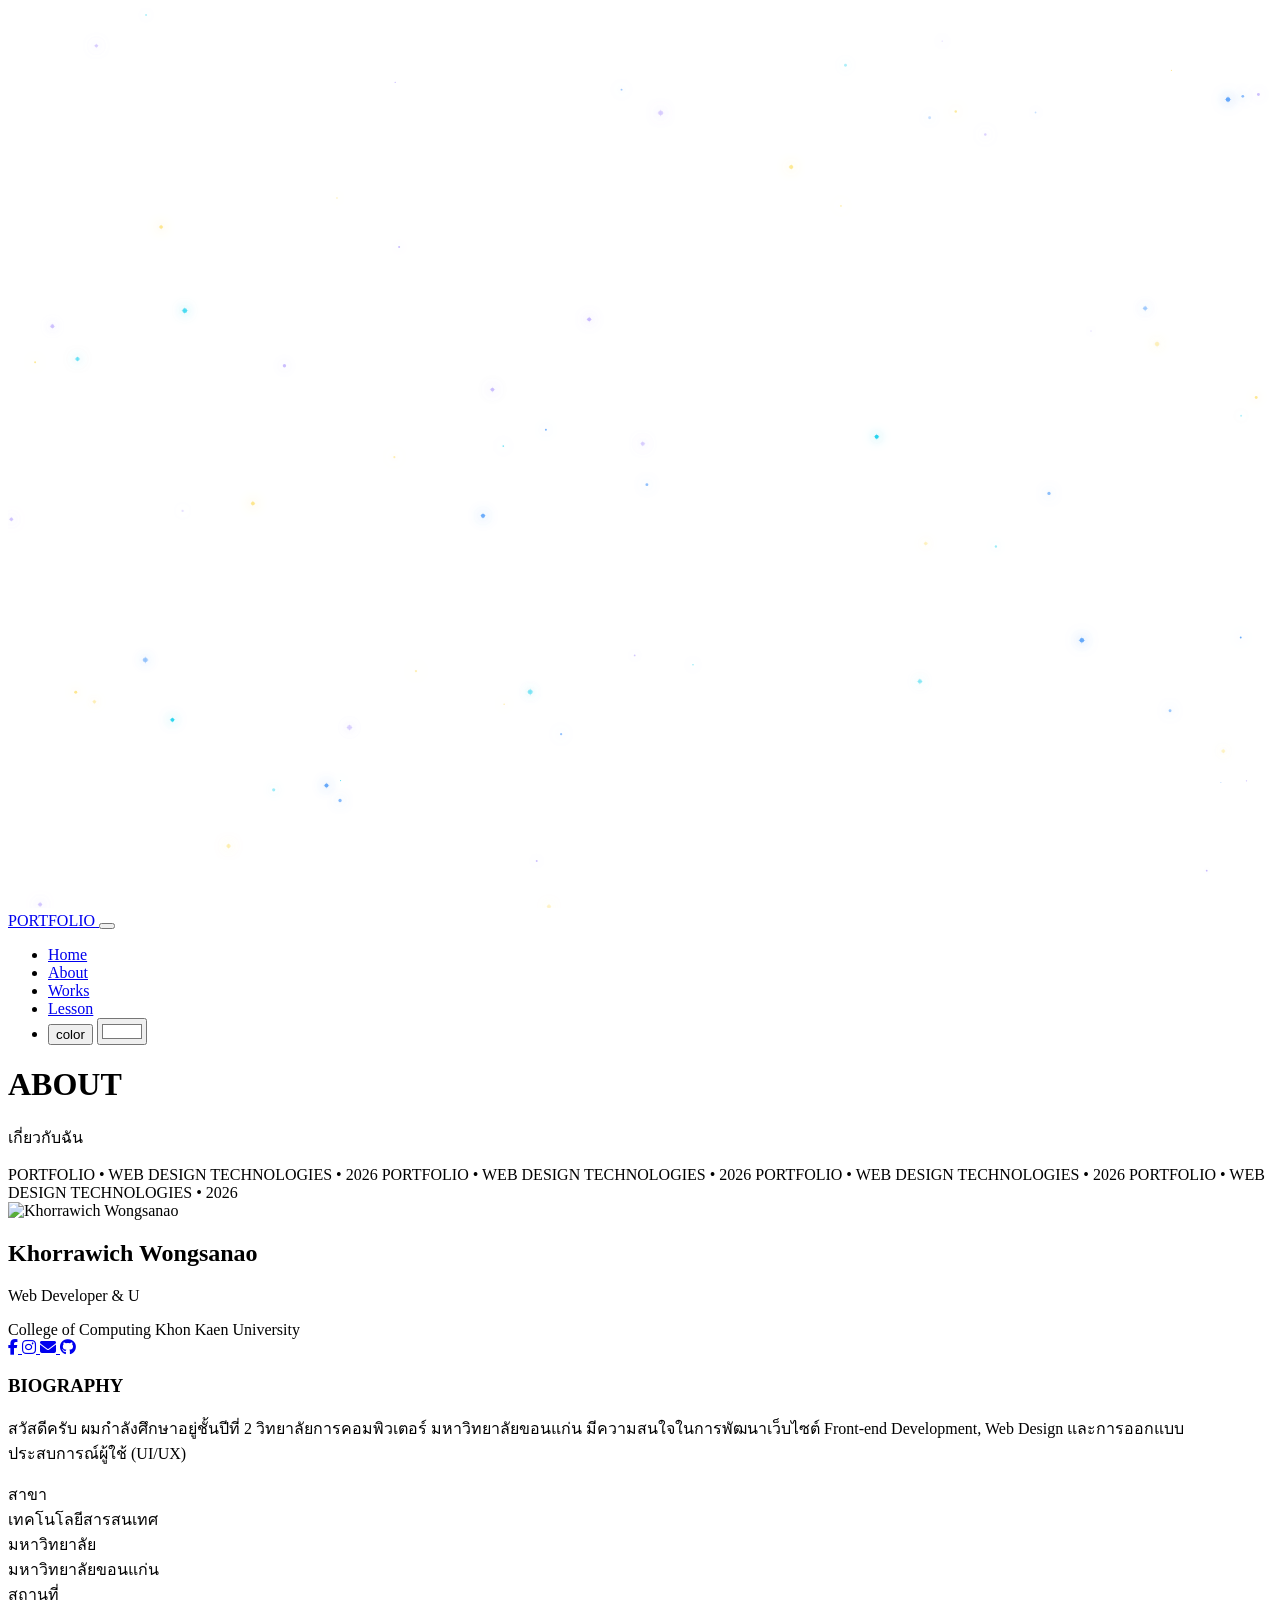
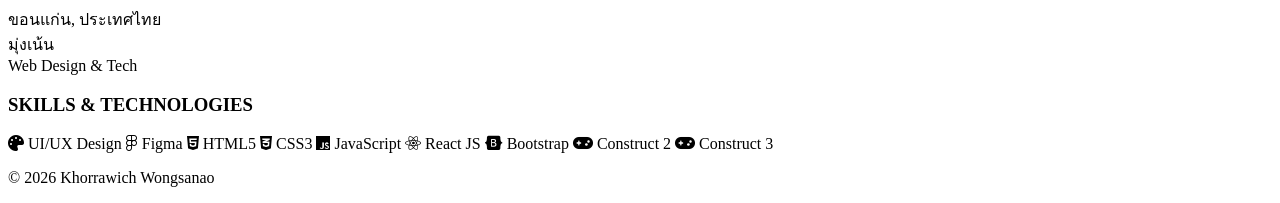
==== about.html @ cfbbd568 "html/js" ====
<!DOCTYPE html>
<html lang="en">

<head>
    <meta charset="UTF-8">
    <meta name="viewport" content="width=device-width, initial-scale=1.0">
    <title>ABOUT | PORTFOLIO</title>
    <link rel="preconnect" href="https://fonts.googleapis.com">
    <link rel="preconnect" href="https://fonts.gstatic.com" crossorigin>
    <link
        href="https://fonts.googleapis.com/css2?family=Kanit:ital,wght@0,100;0,200;0,300;0,400;0,500;0,600;1,100&family=Mitr:wght@400;500&display=swap"
        rel="stylesheet">
    <link rel="stylesheet" href="./css/style.css">
    <script src="script.js" defer></script>
    <link rel="icon" type="image/png" href="./image/logo-web.png">
    <link rel="stylesheet" href="https://cdnjs.cloudflare.com/ajax/libs/font-awesome/6.5.1/css/all.min.css">
</head>

<body>
    <canvas id="magic-canvas" aria-hidden="true"></canvas>

    <header>
        <a href="home.html" class="logo">
            <span>PORTFOLIO</span>
        </a>
        <button class="menu-toggle" type="button" aria-expanded="false">
            <span></span>
            <span></span>
            <span></span>
        </button>

        <div class="menu">
            <ul>
                <li><a href="home.html">Home</a></li>
                <li><a href="about.html" class="active">About</a></li>
                <li><a href="works.html">Works</a></li>
                <li><a href="lesson.html">Lesson</a></li>
                <li class="theme-picker">
                    <button type="button" id="openColorPicker" class="theme-button">
                        <span class="theme-color-dot"></span>
                        color
                    </button>
                    <input type="color" id="backgroundColorPicker" value="#ffffff" aria-label="เลือกสีพื้นหลังเว็บไซต์">
                </li>
            </ul>
        </div>
    </header>

    <main>
        <div class="container">
            <h1>ABOUT</h1>
            <p class="description">เกี่ยวกับฉัน</p>

            <div class="text-marquee">
                <div class="marquee-track">
                    <div class="marquee-group">
                        <span> PORTFOLIO • WEB DESIGN TECHNOLOGIES • 2026 </span>
                        <span> PORTFOLIO • WEB DESIGN TECHNOLOGIES • 2026 </span>
                        <span> PORTFOLIO • WEB DESIGN TECHNOLOGIES • 2026 </span>
                        <span> PORTFOLIO • WEB DESIGN TECHNOLOGIES • 2026 </span>
                    </div>
                </div>
            </div>
        </div>
    </main>

    <section class="about-section">
        <div class="card-container">
            <div class="card-main">

                <!-- ฝั่งซ้าย: โปรไฟล์และลิงก์ติดต่อ -->
                <div class="main-1">
                    <div class="profile-frame">
                        <img src="./image/image_me1.jpg" alt="Khorrawich Wongsanao">
                    </div>
                    <h2 class="profile-name">Khorrawich Wongsanao</h2>
                    <p class="profile-tagline">Web Developer & UI/UX Learner</p>

                    <div class="badge-list">
                        <span class="badge">College of Computing</span>
                        <span class="badge">Khon Kaen University</span>
                    </div>

                    <div class="social-links">
                        <!-- Facebook -->
                        <a href="https://www.facebook.com/korawit.wongsanao/?locale=th_TH" target="_blank"
                            class="social-icon-btn" aria-label="Facebook">
                            <i class="fa-brands fa-facebook-f"></i>
                        </a>

                        <!-- Instagram -->
                        <a href="https://www.instagram.com/zsamxq/" target="_blank" class="social-icon-btn"
                            aria-label="Instagram">
                            <i class="fa-brands fa-instagram"></i>
                        </a>

                        <!-- Email -->
                        <a href="mailto:khorrawich.w@kkumail.com" class="social-icon-btn" aria-label="Email">
                            <i class="fa-solid fa-envelope"></i>
                        </a>

                        <!-- GitHub -->
                        <a href="https://github.com/khorrawichw-spec" target="_blank" class="social-icon-btn"
                            aria-label="GitHub">
                            <i class="fa-brands fa-github"></i>
                        </a>
                    </div>
                </div>

                <!-- ฝั่งขวา: ประวัติ ทักษะ และรายละเอียด -->
                <div class="main-2">
                    <div class="bio-section">
                        <h3 class="section-subtitle">BIOGRAPHY</h3>
                        <p class="bio-text">
                            สวัสดีครับ ผมกำลังศึกษาอยู่ชั้นปีที่ 2 วิทยาลัยการคอมพิวเตอร์ มหาวิทยาลัยขอนแก่น
                            มีความสนใจในการพัฒนาเว็บไซต์ Front-end Development, Web Design และการออกแบบประสบการณ์ผู้ใช้
                            (UI/UX)
                        </p>
                    </div>

                    <div class="info-grid">
                        <div class="info-box">
                            <span class="info-label">สาขา</span><br>
                            <span class="info-value">เทคโนโลยีสารสนเทศ</span>
                        </div>
                        <div class="info-box">
                            <span class="info-label">มหาวิทยาลัย</span><br>
                            <span class="info-value">มหาวิทยาลัยขอนแก่น</span>
                        </div>
                        <div class="info-box">
                            <span class="info-label">สถานที่</span><br>
                            <span class="info-value">ขอนแก่น, ประเทศไทย</span>
                        </div>
                        <div class="info-box">
                            <span class="info-label">มุ่งเน้น</span><br>
                            <span class="info-value">Web Design & Tech</span>
                        </div>
                    </div>

                    <div class="skills-section">
                        <h3 class="section-subtitle">SKILLS & TECHNOLOGIES</h3>
                        <div class="skill-tags">
                            <span class="tag"><i class="fa-solid fa-palette"></i> UI/UX Design</span>
                            <span class="tag"><i class="fa-brands fa-figma"></i> Figma</span>
                            <span class="tag"><i class="fa-brands fa-html5"></i> HTML5</span>
                            <span class="tag"><i class="fa-brands fa-css3-alt"></i> CSS3</span>
                            <span class="tag"><i class="fa-brands fa-js"></i> JavaScript</span>
                            <span class="tag"><i class="fa-brands fa-react"></i> React JS</span>
                            <span class="tag"><i class="fa-brands fa-bootstrap"></i> Bootstrap</span>
                            <span class="tag"><i class="fa-solid fa-gamepad"></i> Construct 2</span>
                            <span class="tag"><i class="fa-solid fa-gamepad"></i> Construct 3</span>
                         
                        </div>
                    </div>
                </div>

            </div>
        </div>
    </section>

    <footer>
        <p>&copy; 2026 Khorrawich Wongsanao</p>
    </footer>
</body>

</html>
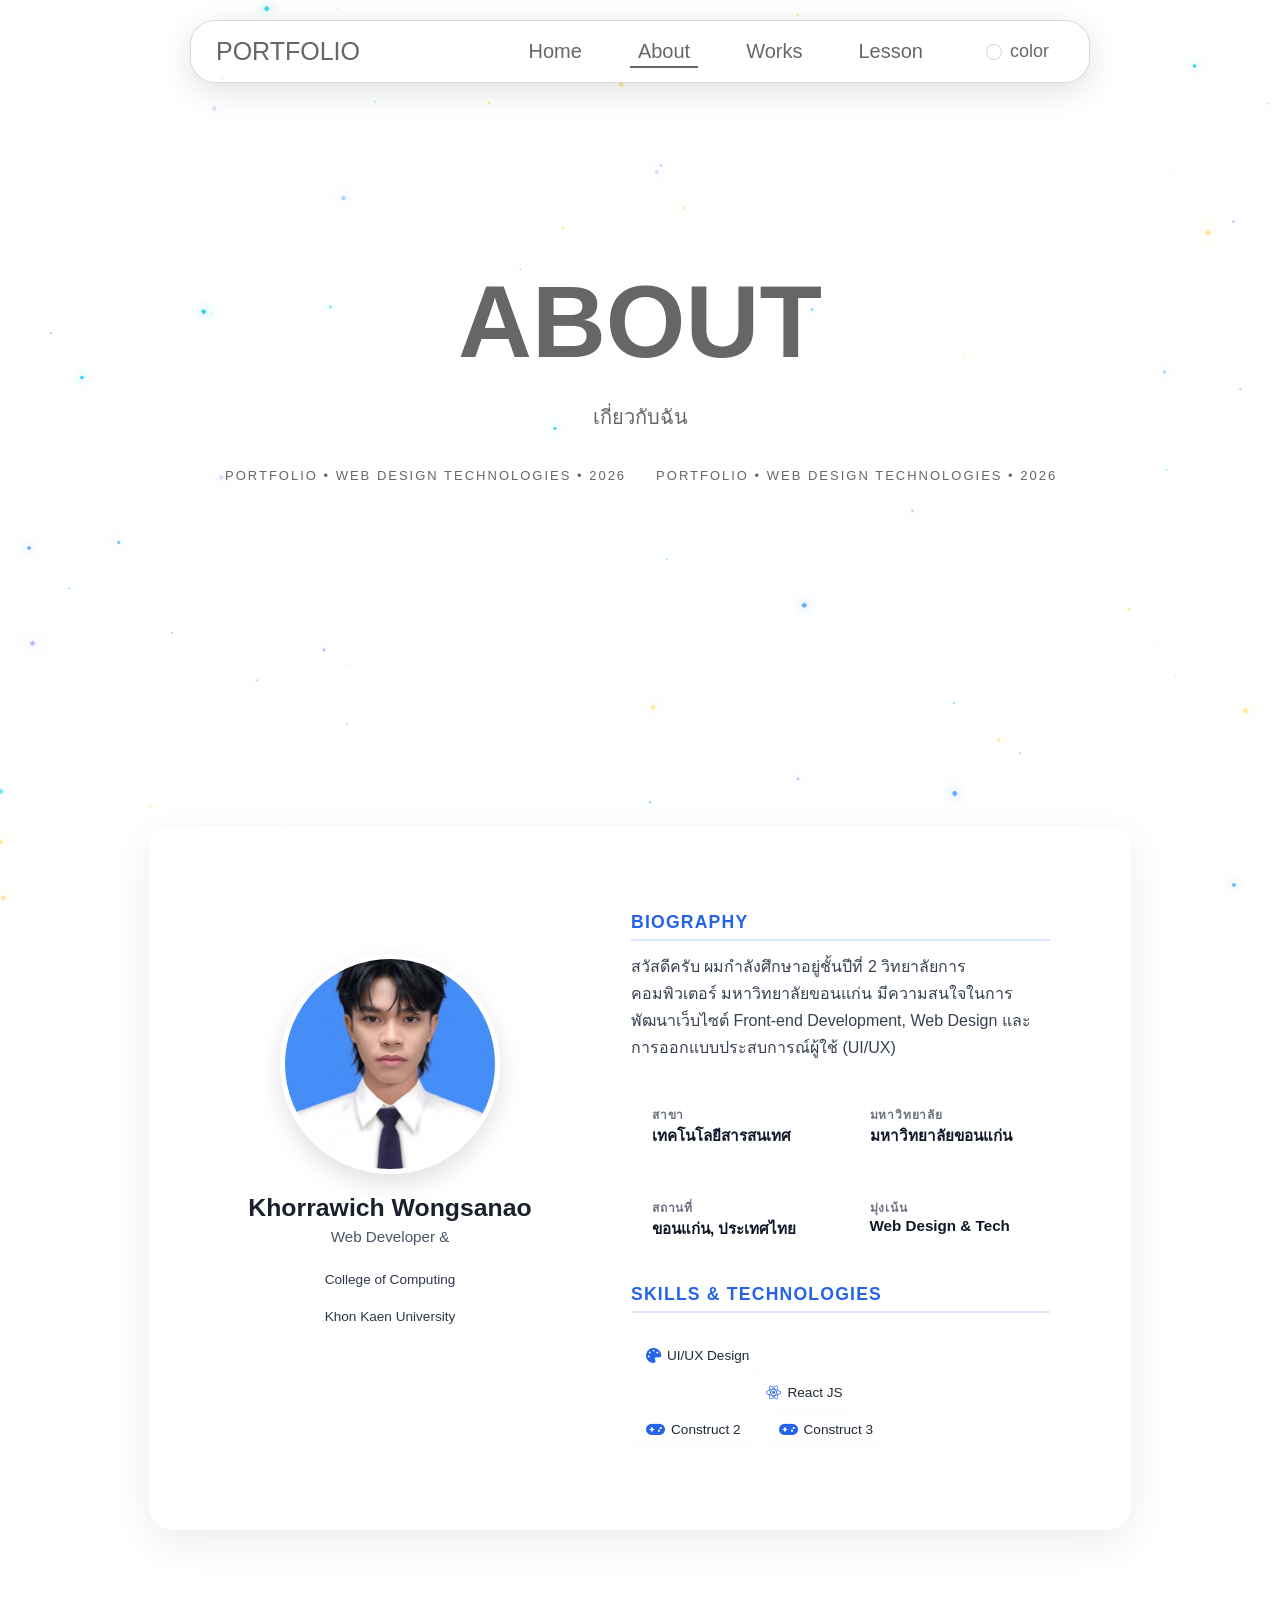
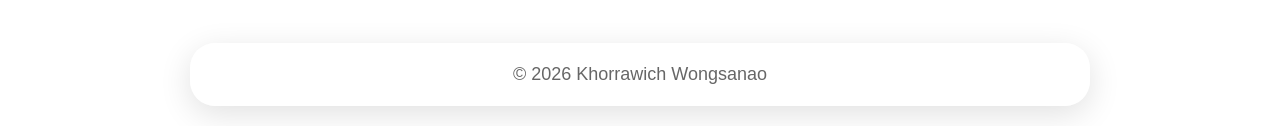
==== commit 45d86c8b: "Update about.html" ====
--- a/about.html
+++ b/about.html
@@ -71,7 +71,7 @@
                 <!-- ฝั่งซ้าย: โปรไฟล์และลิงก์ติดต่อ -->
                 <div class="main-1">
                     <div class="profile-frame">
-                        <img src="./image/image_me1.jpg" alt="Khorrawich Wongsanao">
+                        <img src="./img/image_me1.jpg" alt="Khorrawich Wongsanao">
                     </div>
                     <h2 class="profile-name">Khorrawich Wongsanao</h2>
                     <p class="profile-tagline">Web Developer & UI/UX Learner</p>
@@ -163,4 +163,4 @@
     </footer>
 </body>
 
-</html>+</html>
--- a/css/style.css
+++ b/css/style.css
@@ -0,0 +1,1686 @@
+* {
+    margin: 0;
+    padding: o;
+    font-family: "Kanit", sans-serif;
+
+}
+html {
+  scroll-behavior: smooth;
+}
+#Lab {
+  scroll-margin-top: 80px; /* ปรับตัวเลขตามความสูงของ Header ของคุณ */
+}
+
+.mitr-regular {
+    font-family: "Mitr", sans-serif;
+    font-weight: 400;
+    font-style: normal;
+}
+
+.mitr-medium {
+    font-family: "Mitr", sans-serif;
+    font-weight: 500;
+    font-style: normal;
+}
+
+.kanit-thin {
+    font-family: "Kanit", sans-serif;
+    font-weight: 100;
+    font-style: normal;
+}
+
+.kanit-extralight {
+    font-family: "Kanit", sans-serif;
+    font-weight: 200;
+    font-style: normal;
+}
+
+.kanit-light {
+    font-family: "Kanit", sans-serif;
+    font-weight: 300;
+    font-style: normal;
+}
+
+.kanit-regular {
+    font-family: "Kanit", sans-serif;
+    font-weight: 400;
+    font-style: normal;
+}
+
+.kanit-medium {
+    font-family: "Kanit", sans-serif;
+    font-weight: 500;
+    font-style: normal;
+}
+
+.kanit-thin-italic {
+    font-family: "Kanit", sans-serif;
+    font-weight: 100;
+    font-style: italic;
+}
+
+.kanit-extralight-italic {
+    font-family: "Kanit", sans-serif;
+    font-weight: 200;
+    font-style: italic;
+}
+
+.kanit-light-italic {
+    font-family: "Kanit", sans-serif;
+    font-weight: 300;
+    font-style: italic;
+}
+
+.kanit-regular-italic {
+    font-family: "Kanit", sans-serif;
+    font-weight: 400;
+    font-style: italic;
+}
+
+
+/* Hogwarts — Clean White Magic */
+body {
+    margin: 0;
+    min-height: 100vh;
+    position: relative;
+    isolation: isolate;
+    overflow-x: hidden;
+
+    /* background:
+        radial-gradient(ellipse at 8% 12%,
+            rgba(165, 200, 245, 0.32),
+            transparent 32%),
+        radial-gradient(ellipse at 90% 15%,
+            rgba(185, 167, 245, 0.22),
+            transparent 30%),
+        radial-gradient(ellipse at 85% 85%,
+            rgba(201, 169, 110, 0.19),
+            transparent 30%),
+        radial-gradient(ellipse at 12% 88%,
+            rgba(116, 0, 1, 0.08),
+            transparent 28%),
+        radial-gradient(ellipse at 50% 55%,
+            rgba(26, 71, 42, 0.05),
+            transparent 40%),
+        #FFFFFF;
+
+    color: #172554; */
+    /* background-color: rgb(39, 183, 255); */
+
+}
+
+
+#magic-canvas {
+    position: fixed;
+    inset: 0;
+    width: 100%;
+    height: 100%;
+    z-index: -1;
+    pointer-events: none;
+}
+
+
+
+
+header {
+    position: sticky;
+    top: 12px;
+    z-index: 1000;
+
+    background: rgba(255, 255, 255, 0.22);
+    backdrop-filter: blur(20px);
+    -webkit-backdrop-filter: blur(20px);
+
+    border: 1px solid rgba(255, 255, 255, 0.45);
+    border-radius: 25px;
+
+    box-shadow:
+        0 8px 32px rgba(0, 0, 0, 0.12),
+        inset 0 1px 1px rgba(255, 255, 255, 0.4);
+
+    display: flex;
+    justify-content: space-between;
+    align-items: center;
+
+    width: 900px;
+    max-width: calc(100% - 40px);
+
+    margin: 20px auto;
+    padding: 10px 25px;
+    box-sizing: border-box;
+}
+
+.logo {
+    display: flex;
+    align-items: center;
+    gap: 10px;
+
+    text-decoration: none;
+    color: rgba(0, 0, 0, 0.65);
+    font-size: 18px;
+    font-weight: 500;
+
+    flex-shrink: 0;
+}
+
+.logo img {
+    width: 35px;
+    height: 35px;
+    object-fit: contain;
+}
+
+.logo span {
+    white-space: nowrap;
+    font-size: 25px;
+    font-weight: 500;
+}
+
+.menu ul {
+    display: flex;
+    justify-content: center;
+    align-items: center;
+    gap: 40px;
+
+    list-style: none;
+    padding: 0;
+    margin: 0;
+}
+
+.menu li {
+    list-style: none;
+}
+
+.menu a {
+    position: relative;
+    display: inline-block;
+
+    color: rgba(0, 0, 0, 0.6);
+    text-decoration: none;
+    font-size: 20px;
+    font-weight: 400;
+
+    padding: 5px 8px;
+}
+
+
+
+.menu a::after {
+    content: "";
+    position: absolute;
+    left: 0;
+    bottom: 0;
+
+    width: 100%;
+    height: 2.5px;
+
+    background-color: var(--text-color, rgba(0, 0, 0, 0.6));
+
+    transform: scaleX(0);
+    transition:
+        transform 0.3s ease,
+        background-color 0.3s ease;
+}
+
+.menu a:hover::after,
+.menu a.active::after {
+    transform: scaleX(1);
+}
+
+
+
+.menu-toggle {
+    display: none;
+
+    width: 40px;
+    height: 40px;
+    padding: 8px;
+
+    border: 1px solid rgba(0, 0, 0, 0.3);
+    border-radius: 10px;
+    background: transparent;
+
+    cursor: pointer;
+
+    flex-direction: column;
+    justify-content: center;
+    align-items: center;
+    gap: 5px;
+}
+
+.menu-toggle span {
+    display: block;
+    width: 22px;
+    height: 2px;
+
+    background: rgba(0, 0, 0, 0.6);
+    border-radius: 2px;
+
+    transition: transform 0.3s ease, opacity 0.3s ease;
+}
+
+
+
+
+.menu-toggle.open span:nth-child(1) {
+    transform: translateY(7px) rotate(45deg);
+}
+
+.menu-toggle.open span:nth-child(2) {
+    opacity: 0;
+}
+
+.menu-toggle.open span:nth-child(3) {
+    transform: translateY(-7px) rotate(-45deg);
+}
+
+
+
+.container {
+    position: relative;
+
+    box-sizing: border-box;
+    padding: 75px 35px;
+
+    width: 900px;
+    max-width: calc(100% - 40px);
+    min-height: 500px;
+
+    display: flex;
+    flex-direction: column;
+    justify-content: center;
+    align-items: center;
+    text-align: center;
+
+    margin: 40px auto;
+    overflow: hidden;
+    isolation: isolate;
+    margin-bottom: 110px;
+}
+
+.container h1 {
+    max-width: 100%;
+    margin: 0 0 20px;
+    font-size: clamp(42px, 8vw, 120px);
+    color: rgba(0, 0, 0, 0.6);
+}
+
+.container .description {
+    margin: 0;
+    font-size: 20px;
+    color: rgba(0, 0, 0, 0.6);
+}
+
+.text-marquee {
+    width: 100%;
+    margin-top: 35px;
+    overflow: hidden;
+    white-space: nowrap;
+}
+
+.marquee-track {
+    display: flex;
+    width: max-content;
+    animation: textLoop 30s linear infinite;
+    will-change: transform;
+}
+
+.marquee-group {
+    display: flex;
+    flex-shrink: 0;
+}
+
+.marquee-group span {
+    flex-shrink: 0;
+    padding-right: 30px;
+
+    font-size: 13px;
+    letter-spacing: 2px;
+    color: rgba(0, 0, 0, 0.5);
+}
+
+@keyframes textLoop {
+    from {
+        transform: translateX(0);
+    }
+
+    to {
+        transform: translateX(-50%);
+    }
+}
+
+
+
+.crad {
+    display: grid;
+    grid-template-columns: repeat(3, minmax(0, 1fr));
+    gap: 20px;
+
+    width: 900px;
+    max-width: calc(100% - 40px);
+    margin: 20px auto;
+
+    box-sizing: border-box;
+    margin-bottom: 300px;
+}
+
+
+/* .card-item {
+    min-width: 0;
+    min-height: 200px;
+    padding: 25px;
+
+    display: flex;
+    justify-content: center;
+    align-items: center;
+
+    box-sizing: border-box;
+
+    background: rgba(255, 255, 255, 0.22);
+    backdrop-filter: blur(20px);
+    -webkit-backdrop-filter: blur(20px);
+
+    border: 1px solid rgba(255, 255, 255, 0.45);
+    border-radius: 25px;
+
+    box-shadow:
+        0 8px 32px rgba(0, 0, 0, 0.12),
+        inset 0 1px 1px rgba(255, 255, 255, 0.4);
+
+    transition: transform 0.3s ease, box-shadow 0.3s ease;
+}
+
+
+.card-item:hover {
+    transform: translateY(-5px);
+    box-shadow: 0 12px 35px rgba(0, 0, 0, 0.12);
+} */
+
+
+
+
+/* ----------------------------------
+   ส่วนสำคัญ: ตัวจัดการ์ด 3 กล่องให้อยู่ตรงกลาง
+---------------------------------- */
+.card-container {
+    display: flex;
+    justify-content: center;
+    /* จัดให้อยู่ตรงกลางแนวระนาบ (ซ้าย-ขวา) */
+    align-items: center;
+    /* จัดให้อยู่ตรงกลางแนวตั้ง (บน-ล่าง) */
+    gap: 30px;
+    /* ระยะห่างระหว่างการ์ดแต่ละใบ */
+    flex-wrap: wrap;
+    /* รองรับมือถือ (เมื่อจอแคบการ์ดจะขึ้นบรรทัดใหม่) */
+    min-height: 90vh;
+    /* ให้ความสูงเต็มหน้าจอเพื่อจัดตรงกลางแนวตั้ง */
+    perspective: 1000px;
+    /* เพิ่มความลึก 3D ให้สมจริงเวลาหมุนการ์ด */
+}
+
+/* ----------------------------------
+   สไตล์ของการ์ดแต่ละใบ
+---------------------------------- */
+.card {
+    width: 300px;
+    height: 350px;
+    position: relative;
+    transform-style: preserve-3d;
+    transition: transform 0.8s ease-in-out;
+    cursor: pointer;
+}
+
+.card:hover {
+    transform: rotateY(180deg);
+}
+
+.front-page,
+.back-page {
+    position: absolute;
+    width: 100%;
+    height: 100%;
+    top: 0;
+    left: 0;
+   
+  border: 1px solid rgba(255, 255, 255, 0.45);
+    border-radius: 25px;
+
+    box-shadow:
+        0 8px 32px rgba(0, 0, 0, 0.12),
+        inset 0 1px 1px rgba(255, 255, 255, 0.4);
+    border-radius: 25px;
+    backface-visibility: hidden;
+    -webkit-backface-visibility: hidden;
+    
+    display: flex;
+    flex-direction: column;
+    justify-content: center;
+    align-items: center;
+    padding: 20px;
+    box-sizing: border-box;
+    text-align: center;
+}
+
+.front-page {
+    
+    background: rgba(255, 255, 255, 0.22);
+    backdrop-filter: blur(20px);
+    -webkit-backdrop-filter: blur(20px);
+    color: #333;
+    
+}
+
+.back-page {
+   background: rgba(255, 255, 255, 0.22);
+    backdrop-filter: blur(20px);
+    -webkit-backdrop-filter: blur(20px);
+    color: #333;
+    transform: rotateY(180deg);
+}
+
+/* 
+.back-page .card-info{
+       background: rgba(255, 255, 255, 0.22);
+    backdrop-filter: blur(20px);
+    -webkit-backdrop-filter: blur(20px);
+    padding: 30px 60px;
+    border-radius: 25px;
+} */
+
+.card-info p{
+    margin-bottom: 20px;
+   
+}
+
+.card-info a {
+    display: inline-block;
+    gap: 20px;
+    background: rgba(255, 255, 255, 0.22);
+    backdrop-filter: blur(20px);
+    -webkit-backdrop-filter: blur(20px);
+    padding: 5px 30px;
+    font-weight: 500;
+    border-radius: 18px;
+    text-decoration: none;
+    color:#333;
+    font-size: 25px;
+    transition: transform 0.3s ease, box-shadow 0.3s ease;
+}
+
+.card-info a:hover{
+    transform: translateY(-5px);             
+    box-shadow: 0px 12px 20px rgba(116, 116, 116, 0.175);
+}
+
+.card-item h2 {
+
+    margin: 0;
+    font-size: 24px;
+    color: rgba(0, 0, 0, 0.6);
+
+}
+
+
+.card-container1 {
+    display: flex;
+    justify-content: center;
+   
+    align-items: center;
+
+    gap: 30px;
+  
+    flex-wrap: wrap;
+  
+    perspective: 1000px;
+  
+    
+}
+.card-container1 {
+display: grid;
+    grid-template-columns: repeat(4, 1fr); /* บังคับแบ่งเป็น 4 คอลัมน์เท่ากัน */
+    gap: 30px; /* ระยะห่างระหว่างการ์ด */
+    max-width: 1200px; /* กำหนดความกว้างรวมของกรอบ (ปรับตามต้องการ) */
+    margin: 0 auto; /* จัดกรอบให้อยู่ตรงกลางหน้าจอ */
+    perspective: 1000px;
+}
+
+.container1 {
+    position: relative;
+
+    box-sizing: border-box;
+    padding: 75px 35px;
+    
+
+    width: 900px;
+    max-width: calc(100% - 40px);
+    min-height: 500px;
+
+    display: flex;
+    flex-direction: column;
+    justify-content: center;
+    align-items: center;
+    text-align: center;
+
+    margin: 40px auto;
+    overflow: hidden;
+    isolation: isolate;
+   
+}
+
+.container1 h1 {
+    max-width: 100%;
+    margin: 0 0 20px;
+    font-size: clamp(42px, 8vw, 120px);
+    color: rgba(0, 0, 0, 0.6);
+}
+
+.container1 .description {
+    margin: 0;
+    font-size: 20px;
+    color: rgba(0, 0, 0, 0.6);
+}
+
+
+
+
+/* 1. ปล่อยให้ .front-page และ .card-info ทำงานตามสไตล์เดิมของคุณ */
+
+
+/* 2. สั่งลบ Padding และจัดทรง "เฉพาะกล่องที่มีรูปภาพ" เท่านั้น */
+.front-page:has(img) {
+    padding: 0 !important;   /* ลบ padding เฉพาะกล่องที่มีรูปภาพ เพื่อให้รูปชิดขอบ */
+    overflow: hidden;        /* ตัดขอบรูปให้โค้งตามมุมการ์ด */
+    display: flex;
+    flex-direction: column;
+}
+
+/* 3. จัดสัดส่วนรูปภาพ */
+.front-page .card-image,
+.front-page:has(img) .card-thumb {
+    width: 100%;
+    height: 250px; /* ปรับความสูงรูปภาพตามต้องการ */
+    margin: 0;
+}
+
+.front-page:has(img) img {
+    width: 100%;
+    height: 100%;
+    object-fit: cover;
+    display: block;
+}
+
+
+/* 4. เพิ่มระยะห่างข้อความเฉพาะกล่องที่มีรูปภาพ (เพื่อไม่ให้ตัวหนังสือชิดขอบ) */
+.front-page:has(img) .card-info {
+    padding: 15px;
+    flex: 1;
+}
+
+/* แถม: Responsive รองรับหน้าจอมือถือและแท็บเล็ต */
+@media (max-width: 1024px) {
+    .card-container1 {
+        grid-template-columns: repeat(2, 1fr); /* จอขนาดกลาง แสดงแถวละ 2 ใบ */
+    }
+}
+
+@media (max-width: 600px) {
+    .card-container1 {
+        grid-template-columns: 1fr; /* จอมือถือ แสดงแถวละ 1 ใบ */
+    }
+}
+/* 1. กำหนดโครงสร้างการ์ดหลักให้ยืดหยุ่นตาม Responsive */
+.card-container1 .card {
+    width: 100%;         /* ยืดขยายตามขนาดหน้าจอ */
+    max-width: 340px;    /* กำหนดขนาดกว้างสุด ไม่ให้ใหญ่จนเกินไป */
+    box-sizing: border-box;
+}
+
+/* 2. Responsive สำหรับหน้าจอมือถือ/แท็บเล็ต (ความกว้างน้อยกว่า 900px) */
+@media (max-width: 900px) {
+    .card-container1 {
+        grid-template-columns: 1fr; /* บังคับเรียงทีละ 1 แถว */
+        justify-items: center;      /* จัดการ์ดให้อยู่ตรงกลางหน้าจอ */
+        gap: 20px;                  /* ระยะห่างระหว่างการ์ดบน-ล่าง */
+        padding: 0 20px;            /* เว้นขอบซ้าย-ขวาไม่ให้ชิดขอบจอเกินไป */
+    }
+}
+
+:root {
+    --page-bg: #ffffff;
+
+}
+
+body {
+    background: var(--page-bg, #ffffff);
+    transition: background-color 0.3s ease;
+}
+
+.theme-picker {
+    list-style: none;
+}
+
+.theme-button {
+    display: inline-flex;
+    align-items: center;
+    gap: 8px;
+
+    padding: 9px 14px;
+    border: 1px solid rgba(255, 255, 255, 0.6);
+    border-radius: 20px;
+
+    background: rgba(255, 255, 255, 0.25);
+    color: #7675754c;
+
+    font-size: 18px;
+
+    cursor: pointer;
+    transition: background 0.3s ease;
+}
+
+.theme-button:hover {
+    background: rgba(255, 255, 255, 0.75);
+}
+
+.theme-color-dot {
+    width: 14px;
+    height: 14px;
+    border: 1px solid rgba(0, 0, 0, 0.15);
+    border-radius: 50%;
+    background: var(--page-bg, #ffffff);
+}
+
+#backgroundColorPicker {
+    position: absolute;
+    width: 1px;
+    height: 1px;
+    opacity: 0;
+    pointer-events: none;
+}
+
+
+
+
+
+:root {
+    --page-bg: #ffffff;
+    --text-color: rgba(0, 0, 0, 0.6);
+    --muted-text-color: rgba(0, 0, 0, 0.6);
+    --border-color: rgba(0, 0, 0, 0.15);
+}
+
+body {
+    background-color: var(--page-bg);
+    color: var(--text-color);
+    transition: background-color 0.3s ease, color 0.3s ease;
+}
+
+h1,
+h2,
+h3,
+p,
+.logo,
+.menu a,
+footer p,
+.container h1,
+.marquee-group span,
+p.description,
+.card-item h2 {
+    color: var(--text-color);
+    transition: color 0.3s ease;
+}
+
+.container p.description {
+    color: var(--text-color, rgba(0, 0, 0, 0.6));
+    transition: color 0.3s ease;
+}
+
+
+.description,
+.marquee-track span {
+    color: var(--muted-text-color);
+}
+
+header,
+footer,
+.card-item {
+    border-color: var(--border-color);
+}
+
+footer p {
+    color: var(--text-color, rgba(0, 0, 0, 0.6));
+    transition: color 0.3s ease;
+}
+
+.theme-button {
+    color: var(--text-color, rgba(0, 0, 0, 0.6));
+    transition:
+        color 0.3s ease,
+        background 0.3s ease;
+}
+
+.theme-button .theme-color-dot {
+    background-color: var(--page-bg, #ffffff);
+}
+
+
+/* ===================================================
+   GLASSMORPHISM & CENTERED LAYOUT
+   =================================================== */
+
+/* 1. จัดส่วนแม่ (.about-section) ให้อยู่ตรงกลางหน้าจอพอดี */
+.about-section {
+    width: 100%;
+    min-height: calc(100vh - 140px); /* ดึงความสูงให้เต็มหน้าจอเพื่อจัดกลางแนวตั้ง */
+    display: flex;
+    justify-content: center; /* จัดกลางแนวระนาบ */
+    align-items: center;     /* จัดกลางแนวตั้ง */
+    padding: 40px 20px;
+    box-sizing: border-box;
+}
+
+.card-container {
+    width: 100%;
+    max-width: 1100px;
+    margin: 0 auto;
+    display: flex;
+    justify-content: center;
+}
+
+/* 2. กล่องแม่สไตล์กระจกฝ้าแบบใส (Glass Main Card) */
+.card-main {
+    display: flex;
+    flex-direction: row;
+    width: 100%;
+    
+    /* เอฟเฟกต์ Glassmorphism แบบใสเห็นพื้นหลัง */
+    background: rgba(255, 255, 255, 0.25);
+    backdrop-filter: blur(20px);
+    -webkit-backdrop-filter: blur(20px);
+    
+    /* ขอบสะท้อนแสงกระจก */
+    border: 1px solid rgba(255, 255, 255, 0.6);
+    border-radius: 30px;
+    
+    /* เงามีมิติ */
+    box-shadow: 0 15px 35px rgba(0, 0, 0, 0.08),
+                inset 0 1px 2px rgba(255, 255, 255, 0.8);
+    
+    color: #2d3748;
+    overflow: hidden;
+}
+
+/* ---------------- ฝั่งซ้าย (MAIN 1) ---------------- */
+.main-1 {
+    flex: 1;
+    min-width: 340px;
+    background: rgba(255, 255, 255, 0.15); /* ชั้นกระจกซ้อนฝั่งซ้าย */
+    padding: 45px 30px;
+    display: flex;
+    flex-direction: column;
+    align-items: center;
+    justify-content: center;
+    text-align: center;
+    border-right: 1px solid rgba(255, 255, 255, 0.3);
+}
+
+/* 3. ขยายรูปโปรไฟล์ให้ใหญ่ขึ้น (จากเดิม 160px เป็น 210px) */
+.profile-frame {
+    width: 210px;
+    height: 210px;
+    border-radius: 50%;
+    overflow: hidden;
+    border: 5px solid rgba(255, 255, 255, 0.9);
+    margin-bottom: 20px;
+    box-shadow: 0 10px 25px rgba(0, 0, 0, 0.12);
+}
+
+.profile-frame img {
+    width: 100%;
+    height: 100%;
+    object-fit: cover;
+    display: block;
+}
+
+.profile-name {
+    font-size: 1.55rem;
+    font-weight: 700;
+    margin: 0 0 6px 0;
+    color: #1a202c;
+}
+
+.profile-tagline {
+    font-size: 0.95rem;
+    color: #4a5568;
+    margin: 0 0 20px 0;
+}
+
+.badge-list {
+    display: flex;
+    flex-direction: column;
+    gap: 8px;
+    margin-bottom: 25px;
+    width: 100%;
+    align-items: center;
+}
+
+.badge {
+    background: rgba(255, 255, 255, 0.45);
+    color: #2d3748;
+    border: 1px solid rgba(255, 255, 255, 0.7);
+    padding: 6px 18px;
+    border-radius: 20px;
+    font-size: 0.85rem;
+    font-weight: 500;
+}
+
+.social-links {
+    display: flex;
+    gap: 12px;
+}
+
+.social-btn {
+    padding: 10px 24px;
+    border-radius: 20px;
+    background: #2563eb;
+    color: #ffffff;
+    text-decoration: none;
+    font-size: 0.9rem;
+    font-weight: 600;
+    box-shadow: 0 4px 14px rgba(37, 99, 235, 0.3);
+    transition: all 0.2s ease;
+}
+
+.social-btn:hover {
+    background: #1d4ed8;
+    transform: translateY(-2px);
+}
+
+/* ---------------- ฝั่งขวา (MAIN 2) ---------------- */
+.main-2 {
+    flex: 1.6;
+    padding: 45px 40px;
+    display: flex;
+    flex-direction: column;
+    justify-content: center;
+    gap: 26px;
+}
+
+.section-subtitle {
+    font-size: 1.1rem;
+    font-weight: 700;
+    letter-spacing: 1.2px;
+    margin: 0 0 12px 0;
+    color: #2563eb;
+    border-bottom: 2px solid rgba(37, 99, 235, 0.15);
+    padding-bottom: 6px;
+}
+
+.bio-text {
+    font-size: 1rem;
+    line-height: 1.7;
+    margin: 0;
+    color: #374151;
+}
+
+/* กล่องตารางข้อมูลย่อยสไตล์กระจก */
+.info-grid {
+    display: grid;
+    grid-template-columns: repeat(2, 1fr);
+    gap: 16px;
+}
+
+.info-box {
+    background: rgba(255, 255, 255, 0.35);
+    border: 1px solid rgba(255, 255, 255, 0.6);
+    backdrop-filter: blur(10px);
+    padding: 16px 20px;
+    border-radius: 16px;
+    transition: all 0.2s ease;
+}
+
+.info-box:hover {
+    background: rgba(255, 255, 255, 0.55);
+    transform: translateY(-2px);
+}
+
+.info-label {
+    font-size: 0.75rem;
+    color: #6b7280;
+    font-weight: 600;
+    text-transform: uppercase;
+    letter-spacing: 0.8px;
+    margin-bottom: 4px;
+}
+
+.info-value {
+    font-size: 0.95rem;
+    font-weight: 700;
+    color: #111827;
+}
+
+/* แท็กทักษะ */
+.skill-tags {
+    display: flex;
+    flex-wrap: wrap;
+    gap: 10px;
+}
+
+.tag {
+    background: rgba(255, 255, 255, 0.45);
+    color: #1f2937;
+    padding: 8px 16px;
+    border-radius: 12px;
+    font-size: 0.85rem;
+    font-weight: 500;
+    border: 1px solid rgba(255, 255, 255, 0.7);
+    transition: all 0.2s ease;
+}
+
+.tag:hover {
+    background: #ffffff;
+    color: #2563eb;
+    transform: translateY(-2px);
+}
+/* ===================================================
+   SKILLS SECTION CATEGORIZED STYLES
+   =================================================== */
+
+.skills-section {
+    display: flex;
+    flex-direction: column;
+    gap: 16px;
+}
+
+/* หัวข้อหมวดหมู่ทักษะย่อย */
+.skill-group {
+    display: flex;
+    flex-direction: column;
+    gap: 8px;
+}
+
+.skill-category {
+    font-size: 0.8rem;
+    font-weight: 700;
+    color: #2563eb; /* สีเน้นย้ำหมวดหมู่ */
+    text-transform: uppercase;
+    letter-spacing: 0.8px;
+    opacity: 0.9;
+}
+
+/* แท็กทักษะพร้อมไอคอน */
+.skill-tags {
+    display: flex;
+    flex-wrap: wrap;
+    gap: 8px;
+}
+
+.tag {
+    background: rgba(255, 255, 255, 0.45);
+    color: #1f2937;
+    padding: 6px 14px;
+    border-radius: 10px;
+    font-size: 0.85rem;
+    font-weight: 500;
+    border: 1px solid rgba(255, 255, 255, 0.7);
+    backdrop-filter: blur(8px);
+    -webkit-backdrop-filter: blur(8px);
+    display: inline-flex;
+    align-items: center;
+    gap: 6px;
+    box-shadow: 0 2px 6px rgba(0, 0, 0, 0.02);
+    transition: all 0.2s ease;
+}
+
+.tag i {
+    font-size: 0.95rem;
+    color: #2563eb;
+}
+
+.tag:hover {
+    background: #ffffff;
+    color: #2563eb;
+    transform: translateY(-2px);
+    box-shadow: 0 4px 12px rgba(37, 99, 235, 0.15);
+}
+/* สไตล์เริ่มต้นของการ์ดก่อนเลื่อนมาถึง (ซ่อนและเลื่อนลงต่ำ) */
+.reveal-card {
+    opacity: 0;
+    transform: translateY(40px);
+    transition: opacity 0.6s ease-out, transform 0.6s ease-out;
+}
+
+/* สไตล์เมื่อเลื่อนมาถึงแล้ว (แสดงผลและลอยขึ้นตำแหน่งเดิม) */
+.reveal-card.show {
+    opacity: 1;
+    transform: translateY(0);
+}
+/* จัดโครงสร้างให้อยู่ตรงกลาง */
+.card-container {
+    display: flex;
+    justify-content: center;
+    align-items: center;
+    padding: 20px 0;
+    width: 100%;
+}
+
+/* ตัวกล่องกระจกฝ้าใหญ่กล่องเดียว (สไตล์เดียวกับหน้า About) */
+.card-main {
+    width: 100%;
+    max-width: 900px;
+    min-height: 400px; /* ความสูงเริ่มต้น */
+    background: rgba(255, 255, 255, 0.45);
+    border: 1px solid rgba(255, 255, 255, 0.75);
+    border-radius: 24px;
+    padding: 40px;
+    backdrop-filter: blur(16px);
+    -webkit-backdrop-filter: blur(16px);
+    box-shadow: 0 12px 40px rgba(0, 0, 0, 0.08);
+    color: #1f2937;
+}
+
+/* ---------------- RESPONSIVE (มือถือ) ---------------- */
+@media (max-width: 868px) {
+    .card-main {
+        flex-direction: column;
+    }
+
+    .main-1 {
+        border-right: none;
+        border-bottom: 1px solid rgba(255, 255, 255, 0.3);
+        padding: 35px 20px;
+    }
+
+    .main-2 {
+        padding: 35px 20px;
+    }
+
+    .info-grid {
+        grid-template-columns: 1fr;
+    }
+}
+/* ตั้งค่าการเปลี่ยนความสว่างให้ละมุน */
+.profile-frame img {
+    width: 100%;
+    height: 100%;
+    object-fit: cover;
+    display: block;
+    transition: opacity 0.5s ease-in-out; /* เอฟเฟกต์ค่อยๆ จาง */
+    opacity: 1;
+}
+
+/* คลาสชั่วคราวสำหรับช่วงสลับรูป */
+.profile-frame img.fade-out {
+    opacity: 0;
+}
+/* จัดวางปุ่มไอคอนให้อยู่ตรงกลางเรียงแถวเดียวกัน */
+.social-links {
+    display: flex;
+    gap: 12px;
+    justify-content: center;
+    align-items: center;
+    flex-wrap: wrap;
+}
+
+/* ปุ่มวงกลมสไตล์กระจกฝ้า */
+.social-icon-btn {
+    width: 44px;
+    height: 44px;
+    border-radius: 50%;
+    
+    /* สไตล์กระจกฝ้าใส */
+    background: rgba(255, 255, 255, 0.45);
+    color: #2563eb; /* สีไอคอนน้ำเงิน */
+    border: 1px solid rgba(255, 255, 255, 0.8);
+    backdrop-filter: blur(8px);
+    -webkit-backdrop-filter: blur(8px);
+    
+    display: flex;
+    align-items: center;
+    justify-content: center;
+    text-decoration: none;
+    font-size: 1.25rem;
+    
+    box-shadow: 0 4px 12px rgba(0, 0, 0, 0.05);
+    transition: all 0.25s ease;
+}
+
+/* เอฟเฟกต์เวลาเอาเมาส์ไปชี้ (Hover) */
+.social-icon-btn:hover {
+    background: #2563eb;
+    color: #ffffff;
+    transform: translateY(-3px) scale(1.08);
+    box-shadow: 0 6px 18px rgba(37, 99, 235, 0.35);
+}
+
+/* ===================================================
+   LESSON CARD & GLASSMORPHISM STYLES
+   =================================================== */
+
+.card-container {
+    display: flex;
+    justify-content: center;
+    align-items: center;
+    padding: 30px 20px;
+    width: 100%;
+}
+
+/* กล่องกระจกฝ้าหลัก */
+.card-main.lesson-card {
+    width: 100%;
+    max-width: 900px;
+    background: rgba(255, 255, 255, 0.45);
+    border: 1px solid rgba(255, 255, 255, 0.75);
+    border-radius: 24px;
+    padding: 48px;
+    backdrop-filter: blur(16px);
+    -webkit-backdrop-filter: blur(16px);
+    box-shadow: 0 12px 40px rgba(0, 0, 0, 0.08);
+    transition: transform 0.3s ease, box-shadow 0.3s ease;
+}
+
+.card-main.lesson-card:hover {
+    box-shadow: 0 16px 48px rgba(37, 99, 235, 0.12);
+}
+
+/* การจัดระยะห่างและการอ่านข้อความ */
+.lesson-content {
+    display: flex;
+    flex-direction: column;
+    gap: 20px;
+}
+
+.lesson-content p {
+    font-size: 1.05rem;
+    line-height: 1.85;
+    color: #2d3748;
+    text-indent: 2rem; /* ย่อหน้าวรรคแรกของทุกย่อหน้า */
+    text-align: justify;
+    word-break: break-word;
+}
+
+/* ===================================================
+   RESPONSIVE DESIGN (หน้าจอมือถือและแท็บเล็ต)
+   =================================================== */
+
+/* แท็บเล็ต (หน้าจอต่ำกว่า 768px) */
+@media (max-width: 768px) {
+    .card-container {
+        padding: 20px 15px;
+    }
+
+    .card-main.lesson-card {
+        padding: 32px 24px;
+        border-radius: 20px;
+    }
+
+    .lesson-content p {
+        font-size: 1rem;
+        line-height: 1.75;
+        text-indent: 1.5rem;
+    }
+}
+
+/* มือถือ (หน้าจอต่ำกว่า 480px) */
+@media (max-width: 480px) {
+    .card-main.lesson-card {
+        padding: 24px 18px;
+        border-radius: 16px;
+    }
+
+    .lesson-content p {
+        font-size: 0.95rem;
+        line-height: 1.7;
+        text-indent: 1.2rem;
+        text-align: left; /* สลับกลับเป็นชิดซ้ายบนหน้าจอเล็กเพื่อให้อ่านง่าย */
+    }
+}
+/* ===================================================
+   RESPONSIVE DESIGN (HOME PAGE)
+   =================================================== */
+
+/* โครงสร้างการจัดวางการ์ดพื้นฐาน (Desktop) */
+.card-container {
+    display: grid;
+    grid-template-columns: repeat(3, 1fr);
+    gap: 28px;
+    max-width: 1100px;
+    margin: 0 auto;
+    padding: 30px 20px;
+}
+
+/* ---------------------------------------------------
+   1. แท็บเล็ตและหน้าจอขนาดกลาง (Width <= 992px)
+   --------------------------------------------------- */
+@media (max-width: 992px) {
+    .container h1 {
+        font-size: 2.5rem;
+    }
+
+    .description {
+        font-size: 1.1rem;
+    }
+
+    /* ปรับการ์ดเหลือ 2 คอลัมน์ หรือปรับระยะห่างให้พอดี */
+    .card-container {
+        grid-template-columns: repeat(auto-fit, minmax(260px, 1fr));
+        gap: 20px;
+        padding: 20px;
+    }
+
+    .card {
+        min-height: 280px;
+    }
+}
+
+/* ---------------------------------------------------
+   2. แท็บเล็ตแนวตั้งและมือถือจอใหญ่ (Width <= 768px)
+   --------------------------------------------------- */
+@media (max-width: 768px) {
+    /* Header & Navigation Menu */
+    header {
+        padding: 15px 20px;
+    }
+
+    .menu-toggle {
+        display: flex;
+        flex-direction: column;
+        gap: 5px;
+        cursor: pointer;
+        z-index: 1000;
+    }
+
+    .menu-toggle span {
+        width: 25px;
+        height: 3px;
+        background-color: #1f2937;
+        border-radius: 2px;
+        transition: all 0.3s ease;
+    }
+
+    /* เมนูด้านบนแปลงเป็น Glassmorphism Overlay บนมือถือ */
+    .menu {
+        position: fixed;
+        top: 0;
+        right: -100%;
+        width: 75%;
+        height: 100vh;
+        background: rgba(255, 255, 255, 0.85);
+        backdrop-filter: blur(20px);
+        -webkit-backdrop-filter: blur(20px);
+        box-shadow: -10px 0 30px rgba(0, 0, 0, 0.1);
+        display: flex;
+        align-items: center;
+        justify-content: center;
+        transition: right 0.4s cubic-bezier(0.4, 0, 0.2, 1);
+        z-index: 999;
+    }
+
+    .menu.active {
+        right: 0;
+    }
+
+    .menu ul {
+        flex-direction: column;
+        align-items: center;
+        gap: 24px;
+    }
+
+    .menu ul li a {
+        font-size: 1.2rem;
+    }
+
+    /* Content & Marquee */
+    .container {
+        padding: 0 15px;
+    }
+
+    .container h1 {
+        font-size: 2.2rem;
+    }
+
+    .text-marquee {
+        font-size: 0.85rem;
+    }
+
+    /* Cards เรียงเป็นกล่องเดี่ยวแนวตั้ง */
+    .card-container {
+        grid-template-columns: 1fr;
+        max-width: 500px;
+    }
+
+    .card {
+        min-height: 240px;
+    }
+}
+
+/* ---------------------------------------------------
+   3. มือถือหน้าจอเล็ก (Width <= 480px)
+   --------------------------------------------------- */
+@media (max-width: 480px) {
+    .container h1 {
+        font-size: 1.8rem;
+    }
+
+    .description {
+        font-size: 1rem;
+    }
+
+    .card-container {
+        gap: 16px;
+        padding: 15px 10px;
+    }
+
+    .card-title {
+        font-size: 1.25rem;
+    }
+
+    .card-subtitle {
+        font-size: 0.9rem;
+    }
+
+    footer p {
+        font-size: 0.85rem;
+    }
+}
+/* ===================================================
+   CENTERED CARD CONTAINER STYLES
+   =================================================== */
+
+/* คอนเทนเนอร์หลักสำหรับจัดกล่องให้อยู่ตรงกลาง */
+.card-container {
+    display: flex;
+    justify-content: center; /* จัดกล่องให้อยู่ตรงกลางแนวนอน */
+    align-items: center;     /* จัดกล่องให้อยู่ตรงกลางแนวตั้ง */
+    flex-wrap: wrap;         /* รองรับมือถือ: เมื่อจอแคบลง กล่องจะตัดลงมาบรรทัดใหม่ให้อัตโนมัติ */
+    gap: 30px;               /* ระยะห่างระหว่างกล่อง */
+    max-width: 1200px;
+    width: 100%;
+    margin: 0 auto;          /* จัดคอนเทนเนอร์ให้อยู่กลางหน้าจอ */
+    padding: 40px 20px;
+}
+
+/* กำหนดขนาดกล่องการ์ดแต่ละใบ */
+.card {
+    width: 300px;            /* ความกว้างของแต่ละกล่อง */
+    height: 380px;           /* ความสูงของแต่ละกล่อง */
+    flex-shrink: 0;          /* ป้องกันกล่องโดนบีบเบี้ยว */
+}
+
+/* ---------------------------------------------------
+   RESPONSIVE DESIGN (ปรับขนาดสำหรับหน้าจอเล็ก)
+   --------------------------------------------------- */
+@media (max-width: 768px) {
+    .card-container {
+        gap: 20px;
+        padding: 20px 15px;
+    }
+
+    .card {
+        width: 100%;          /* บนมือถือให้กล่องขยายเต็มความกว้าง */
+        max-width: 340px;     /* แต่ไม่เกิน 340px เพื่อความสวยงาม */
+        height: 320px;
+    }
+}
+/* ===================================================
+   LESSON PAGE CENTERED GLASSMORPHISM CARD
+   =================================================== */
+
+/* คอนเทนเนอร์คุมการจัดตำแหน่งให้อยู่ตรงกลางหน้าจอ */
+section {
+    width: 100%;
+    display: flex;
+    justify-content: center;
+    align-items: center;
+}
+
+.card-container {
+    display: flex;
+    justify-content: center; /* จัดให้อยู่ตรงกลางแนวนอน */
+    align-items: center;     /* จัดให้อยู่ตรงกลางแนวตั้ง */
+    width: 100%;
+    max-width: 1200px;
+    margin: 0 auto;          /* วางกึ่งกลางหน้าจอ */
+    padding: 30px 20px;
+    box-sizing: border-box;
+}
+
+/* กล่องกระจกฝ้าหน้า Lesson */
+.card-main.lesson-card {
+    width: 100%;
+    max-width: 900px;        /* ความกว้างสูงสุดของกล่อง */
+    margin: 0 auto;          /* การันตีให้อยู่ตรงกลาง */
+    background: rgba(255, 255, 255, 0.45);
+    border: 1px solid rgba(255, 255, 255, 0.75);
+    border-radius: 24px;
+    padding: 48px;
+    backdrop-filter: blur(16px);
+    -webkit-backdrop-filter: blur(16px);
+    box-shadow: 0 12px 40px rgba(0, 0, 0, 0.08);
+    box-sizing: border-box;
+    transition: transform 0.3s ease, box-shadow 0.3s ease;
+}
+
+.card-main.lesson-card:hover {
+    box-shadow: 0 16px 48px rgba(37, 99, 235, 0.12);
+}
+
+/* การจัดรูปแบบเนื้อหาข้อความข้างใน */
+.lesson-content {
+    display: flex;
+    flex-direction: column;
+    gap: 20px;
+}
+
+.lesson-content p {
+    font-size: 1.05rem;
+    line-height: 1.85;
+    color: #2d3748;
+    text-indent: 2rem;
+    text-align: justify;
+    word-break: break-word;
+}
+
+/* ---------------------------------------------------
+   RESPONSIVE DESIGN (สำหรับหน้าจอเล็ก)
+   --------------------------------------------------- */
+@media (max-width: 768px) {
+    .card-container {
+        padding: 20px 15px;
+    }
+
+    .card-main.lesson-card {
+        padding: 32px 20px;
+        border-radius: 20px;
+    }
+
+    .lesson-content p {
+        font-size: 1rem;
+        line-height: 1.75;
+        text-indent: 1.5rem;
+    }
+}
+
+@media (max-width: 480px) {
+    .card-main.lesson-card {
+        padding: 24px 16px;
+        border-radius: 16px;
+    }
+
+    .lesson-content p {
+        font-size: 0.95rem;
+        line-height: 1.7;
+        text-indent: 1rem;
+        text-align: left;
+    }
+}
+
+
+
+
+
+
+footer {
+    position: sticky;
+    top: 12px;
+    z-index: 1000;
+
+    background: rgba(255, 255, 255, 0.22);
+    backdrop-filter: blur(20px);
+    -webkit-backdrop-filter: blur(20px);
+
+    border: 1px solid rgba(255, 255, 255, 0.45);
+    border-radius: 25px;
+
+    box-shadow:
+        0 8px 32px rgba(0, 0, 0, 0.12),
+        inset 0 1px 1px rgba(255, 255, 255, 0.4);
+
+    display: flex;
+    justify-content: center;
+    align-items: center;
+
+
+    width: 900px;
+    max-width: calc(100% - 40px);
+
+    margin: 20px auto;
+    padding: 10px 25px;
+    box-sizing: border-box;
+
+}
+
+footer p {
+    position: relative;
+
+    color: rgba(0, 0, 0, 0.6);
+    text-decoration: none;
+    font-size: 18px;
+    font-weight: 500;
+
+    padding: 10px 8px;
+    text-align: center;
+    align-items: center;
+}
+
+
+
+
+
+
+
+
+
+
+
+
+
+
+@media (prefers-reduced-motion: reduce) {
+    .marquee-track {
+        animation: none;
+    }
+}
+
+
+
+@media screen and (max-width: 768px) {
+
+    header {
+        width: calc(100% - 40px);
+        max-width: none;
+
+        margin: 20px auto;
+        padding: 10px 15px;
+
+        justify-content: flex-end;
+        position: relative;
+    }
+
+
+    .menu-toggle {
+        display: flex;
+    }
+
+
+
+    .menu {
+        display: none;
+
+        position: absolute;
+        top: calc(100% + 10px);
+        left: 0;
+
+        width: 100%;
+        padding: 15px;
+        box-sizing: border-box;
+
+        background: rgba(255, 255, 255, 0.85);
+        backdrop-filter: blur(15px);
+        -webkit-backdrop-filter: blur(15px);
+
+        border: 1px solid rgba(255, 255, 255, 0.5);
+        border-radius: 20px;
+        box-shadow: 0 4px 20px rgba(0, 0, 0, 0.1);
+
+        z-index: 100;
+    }
+
+
+
+    .menu.open {
+        display: block;
+    }
+
+
+
+    .menu ul {
+        flex-direction: column;
+        align-items: center;
+        gap: 15px;
+    }
+
+    .menu li {
+        display: block;
+    }
+
+    .menu a {
+        font-size: 20px;
+        padding: 8px 10px;
+    }
+}
+
+
+
+
+@media screen and (max-width: 480px) {
+
+    header {
+        width: calc(100% - 24px);
+
+        margin: 15px auto;
+        padding: 8px 12px;
+
+        border-radius: 20px;
+    }
+
+    .menu-toggle {
+        width: 36px;
+        height: 36px;
+    }
+
+    .menu {
+        top: calc(100% + 8px);
+        padding: 12px;
+    }
+
+    .menu ul {
+        gap: 12px;
+    }
+
+    .menu a {
+        font-size: 18px;
+        padding: 8px 10px;
+    }
+
+
+
+}
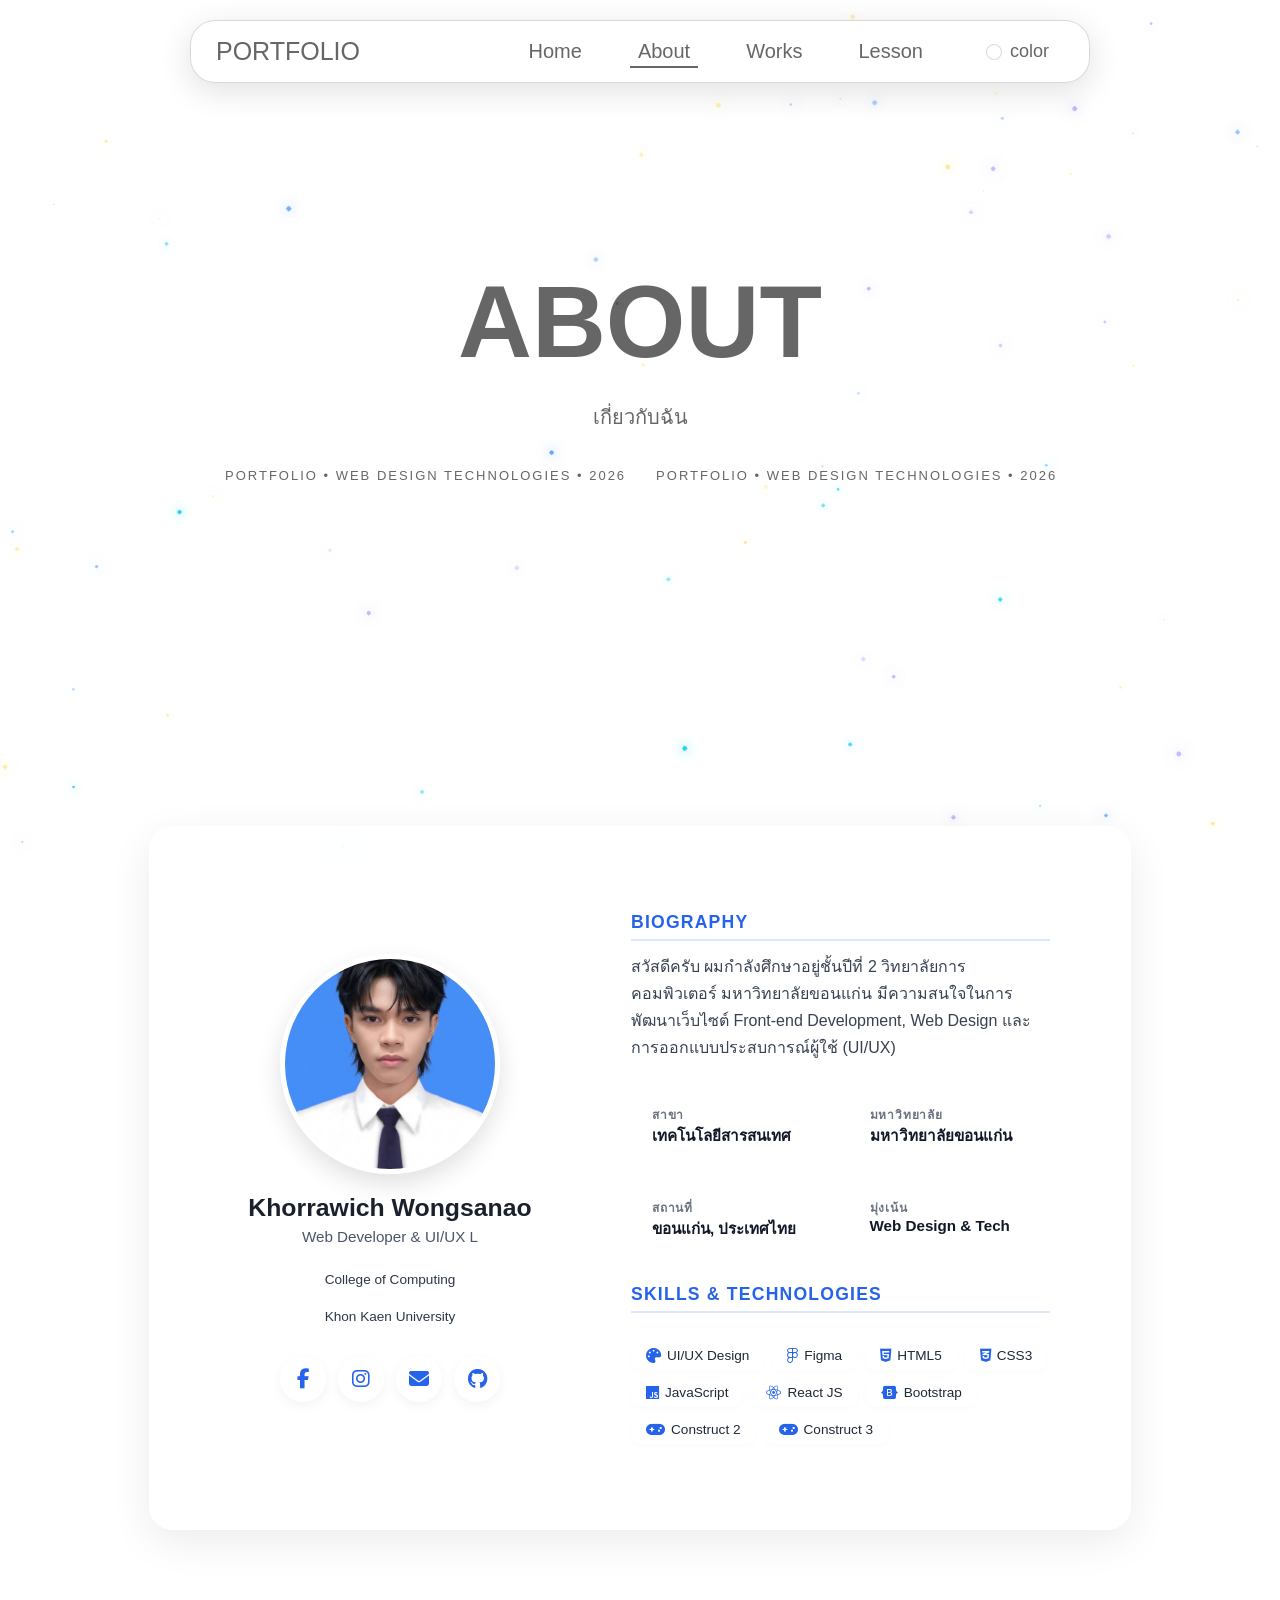
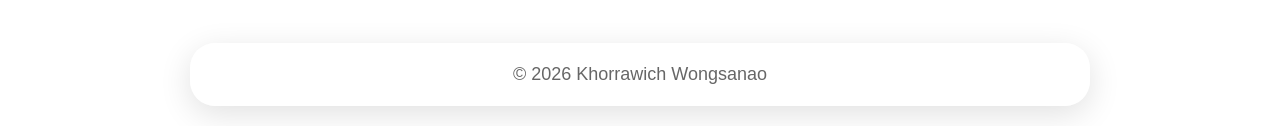
==== commit d542bbaf: "Update about.html" ====
--- a/about.html
+++ b/about.html
@@ -71,7 +71,7 @@
                 <!-- ฝั่งซ้าย: โปรไฟล์และลิงก์ติดต่อ -->
                 <div class="main-1">
                     <div class="profile-frame">
-                        <img src="./img/image_me1.jpg" alt="Khorrawich Wongsanao">
+                        <img src="./image/image_me1.jpg" alt="Khorrawich Wongsanao">
                     </div>
                     <h2 class="profile-name">Khorrawich Wongsanao</h2>
                     <p class="profile-tagline">Web Developer & UI/UX Learner</p>
